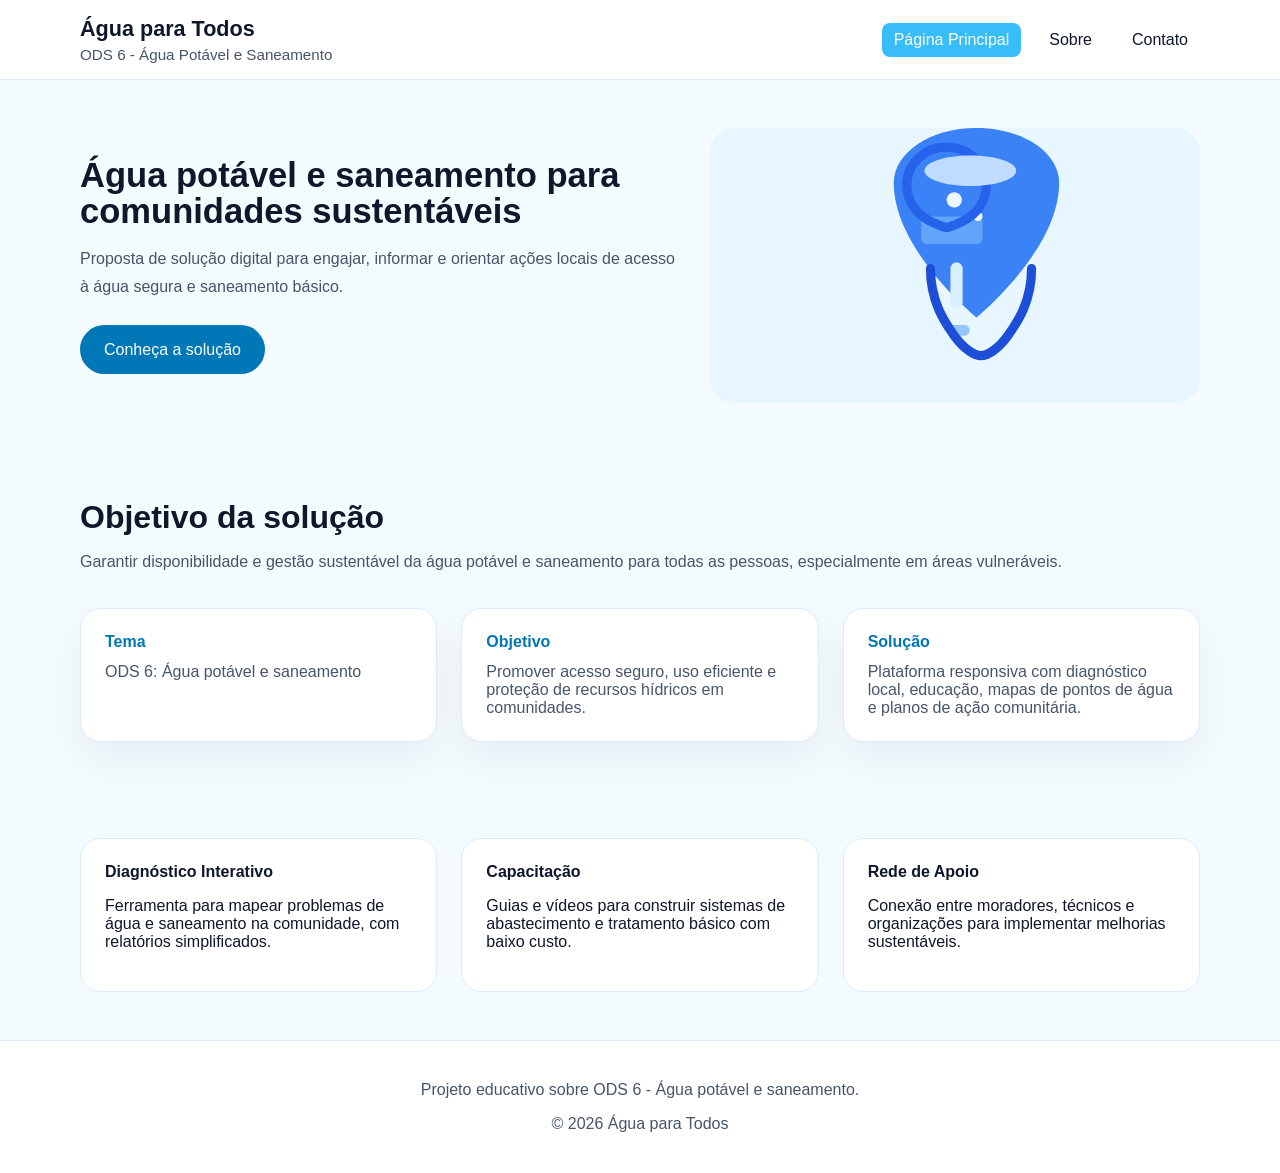
==== index.html @ 581f481c "primeiro commit" ====
<!DOCTYPE html>
<html lang="pt-BR">
<head>
  <meta charset="UTF-8">
  <meta name="viewport" content="width=device-width, initial-scale=1.0">
  <title>ODS 6 - Água Potável e Saneamento</title>
  <link rel="stylesheet" href="css/style.css">
</head>
<body>
  <header class="site-header">
    <div class="container header-content">
      <div class="brand">
        <h1>Água para Todos</h1>
        <p>ODS 6 - Água Potável e Saneamento</p>
      </div>
      <nav class="main-nav">
        <a href="index.html" class="active">Página Principal</a>
        <a href="sobre.html">Sobre</a>
        <a href="contato.html">Contato</a>
      </nav>
      <button class="menu-toggle" aria-label="Abrir menu">☰</button>
    </div>
  </header>

  <main>
    <section class="hero container">
      <div class="hero-text">
        <h2>Água potável e saneamento para comunidades sustentáveis</h2>
        <p>Proposta de solução digital para engajar, informar e orientar ações locais de acesso à água segura e saneamento básico.</p>
        <a href="#solucao" class="btn">Conheça a solução</a>
      </div>
      <div class="hero-image">
        <img src="assets/agua-illustracao.svg" alt="Ilustração de água potável">
      </div>
    </section>

    <section id="solucao" class="solution container">
      <div class="section-header">
        <h3>Objetivo da solução</h3>
        <p>Garantir disponibilidade e gestão sustentável da água potável e saneamento para todas as pessoas, especialmente em áreas vulneráveis.</p>
      </div>
      <div class="cards-grid">
        <article class="card">
          <h4>Tema</h4>
          <p>ODS 6: Água potável e saneamento</p>
        </article>
        <article class="card">
          <h4>Objetivo</h4>
          <p>Promover acesso seguro, uso eficiente e proteção de recursos hídricos em comunidades.</p>
        </article>
        <article class="card">
          <h4>Solução</h4>
          <p>Plataforma responsiva com diagnóstico local, educação, mapas de pontos de água e planos de ação comunitária.</p>
        </article>
      </div>
    </section>

    <section class="features container">
      <div class="feature">
        <h4>Diagnóstico Interativo</h4>
        <p>Ferramenta para mapear problemas de água e saneamento na comunidade, com relatórios simplificados.</p>
      </div>
      <div class="feature">
        <h4>Capacitação</h4>
        <p>Guias e vídeos para construir sistemas de abastecimento e tratamento básico com baixo custo.</p>
      </div>
      <div class="feature">
        <h4>Rede de Apoio</h4>
        <p>Conexão entre moradores, técnicos e organizações para implementar melhorias sustentáveis.</p>
      </div>
    </section>
  </main>

  <footer class="site-footer">
    <div class="container footer-content">
      <p>Projeto educativo sobre ODS 6 - Água potável e saneamento.</p>
      <p>&copy; 2026 Água para Todos</p>
    </div>
  </footer>

  <script src="scripts/main.js"></script>
</body>
</html>
---- css/style.css ----
/* Global styles */
:root {
  --bg: #f4fbff;
  --surface: #ffffff;
  --primary: #0077b6;
  --primary-dark: #005f8e;
  --text: #0f172a;
  --muted: #475569;
  --accent: #38bdf8;
  --success: #16a34a;
  --border: #dbeafe;
  font-family: "Segoe UI", Tahoma, Geneva, Verdana, sans-serif;
}

* {
  box-sizing: border-box;
}

html {
  scroll-behavior: smooth;
}

body {
  margin: 0;
  min-height: 100vh;
  background: var(--bg);
  color: var(--text);
}

img {
  max-width: 100%;
  display: block;
}

button,
input,
textarea {
  font: inherit;
}

.container {
  width: min(1120px, calc(100% - 2rem));
  margin: 0 auto;
}

.site-header {
  background: var(--surface);
  border-bottom: 1px solid var(--border);
  position: sticky;
  top: 0;
  z-index: 10;
}

.header-content {
  display: flex;
  align-items: center;
  justify-content: space-between;
  gap: 1rem;
  padding: 1rem 0;
}

.brand h1 {
  margin: 0;
  font-size: 1.35rem;
}

.brand p {
  margin: 0.25rem 0 0;
  color: var(--muted);
  font-size: 0.95rem;
}

.main-nav {
  display: flex;
  gap: 1rem;
}

.main-nav a {
  color: var(--text);
  text-decoration: none;
  padding: 0.5rem 0.75rem;
  border-radius: 0.5rem;
}

.main-nav a.active,
.main-nav a:hover {
  background: var(--accent);
  color: #fff;
}

.menu-toggle {
  display: none;
  border: none;
  background: transparent;
  font-size: 1.5rem;
  cursor: pointer;
}

.hero {
  padding: 3rem 0;
  display: grid;
  grid-template-columns: 1.1fr 0.9fr;
  align-items: center;
  gap: 2rem;
}

.hero-text {
  max-width: 620px;
}

.eyebrow {
  display: inline-block;
  margin-bottom: 1rem;
  color: var(--primary);
  font-weight: 700;
}

.hero h2 {
  margin: 0 0 1rem;
  font-size: clamp(2rem, 2.7vw, 3rem);
  line-height: 1.04;
}

.hero p {
  margin: 0 0 1.5rem;
  color: var(--muted);
  line-height: 1.75;
}

.btn {
  display: inline-flex;
  align-items: center;
  justify-content: center;
  padding: 0.95rem 1.5rem;
  border: none;
  border-radius: 999px;
  background: var(--primary);
  color: #fff;
  text-decoration: none;
  cursor: pointer;
  transition: background 0.2s ease;
}

.btn:hover {
  background: var(--primary-dark);
}

.solution,
.features,
.content {
  padding: 3rem 0;
}

.section-header h3,
.content h2 {
  margin: 0 0 0.75rem;
  font-size: 2rem;
}

.section-header p,
.content p {
  margin: 0;
  color: var(--muted);
  line-height: 1.75;
}

.cards-grid {
  margin-top: 2rem;
  display: grid;
  gap: 1.5rem;
  grid-template-columns: repeat(3, minmax(0, 1fr));
}

.card {
  background: var(--surface);
  border: 1px solid var(--border);
  border-radius: 1.25rem;
  padding: 1.5rem;
  box-shadow: 0 18px 40px rgba(15, 23, 42, 0.05);
}

.card h4 {
  margin: 0 0 0.75rem;
  color: var(--primary);
}

.card p {
  margin: 0;
  color: var(--muted);
}

.features {
  display: grid;
  gap: 1.5rem;
  grid-template-columns: repeat(3, minmax(0, 1fr));
}

.feature {
  background: var(--surface);
  border: 1px solid var(--border);
  border-radius: 1.25rem;
  padding: 1.5rem;
}

.feature h4 {
  margin: 0 0 0.75rem;
}

.site-footer {
  background: var(--surface);
  border-top: 1px solid var(--border);
}

.footer-content {
  padding: 1.5rem 0;
  text-align: center;
  color: var(--muted);
}

.contact-form {
  background: var(--surface);
  border: 1px solid var(--border);
  border-radius: 1.25rem;
  padding: 1.5rem;
  max-width: 600px;
  box-shadow: 0 18px 40px rgba(15, 23, 42, 0.05);
}

.contact-form label {
  display: block;
  margin-bottom: 0.5rem;
  color: var(--muted);
  font-weight: 600;
}

.contact-form input,
.contact-form textarea {
  width: 100%;
  padding: 0.95rem 1rem;
  border: 1px solid var(--border);
  border-radius: 0.9rem;
  margin-bottom: 1rem;
  background: #f8fbff;
}

.contact-form input:focus,
.contact-form textarea:focus {
  outline: 2px solid rgba(56, 189, 248, 0.35);
}

.form-response {
  margin-top: 0.75rem;
  color: var(--success);
}

.timeline {
  display: grid;
  gap: 1rem;
  margin-top: 2rem;
}

.timeline article {
  background: var(--surface);
  border: 1px solid var(--border);
  border-radius: 1.25rem;
  padding: 1.25rem;
}

.timeline h3 {
  margin: 0 0 0.5rem;
}

@media (max-width: 900px) {
  .hero {
    grid-template-columns: 1fr;
  }

  .cards-grid,
  .features {
    grid-template-columns: 1fr;
  }
}

@media (max-width: 700px) {
  .header-content {
    flex-wrap: wrap;
    align-items: stretch;
  }

  .main-nav {
    width: 100%;
    flex-direction: column;
    gap: 0;
    padding: 0.5rem 0;
    display: none;
    background: var(--surface);
    border-top: 1px solid var(--border);
  }

  .main-nav.open {
    display: flex;
  }

  .main-nav a {
    width: 100%;
    padding: 0.85rem 1rem;
  }

  .menu-toggle {
    display: inline-flex;
  }
}
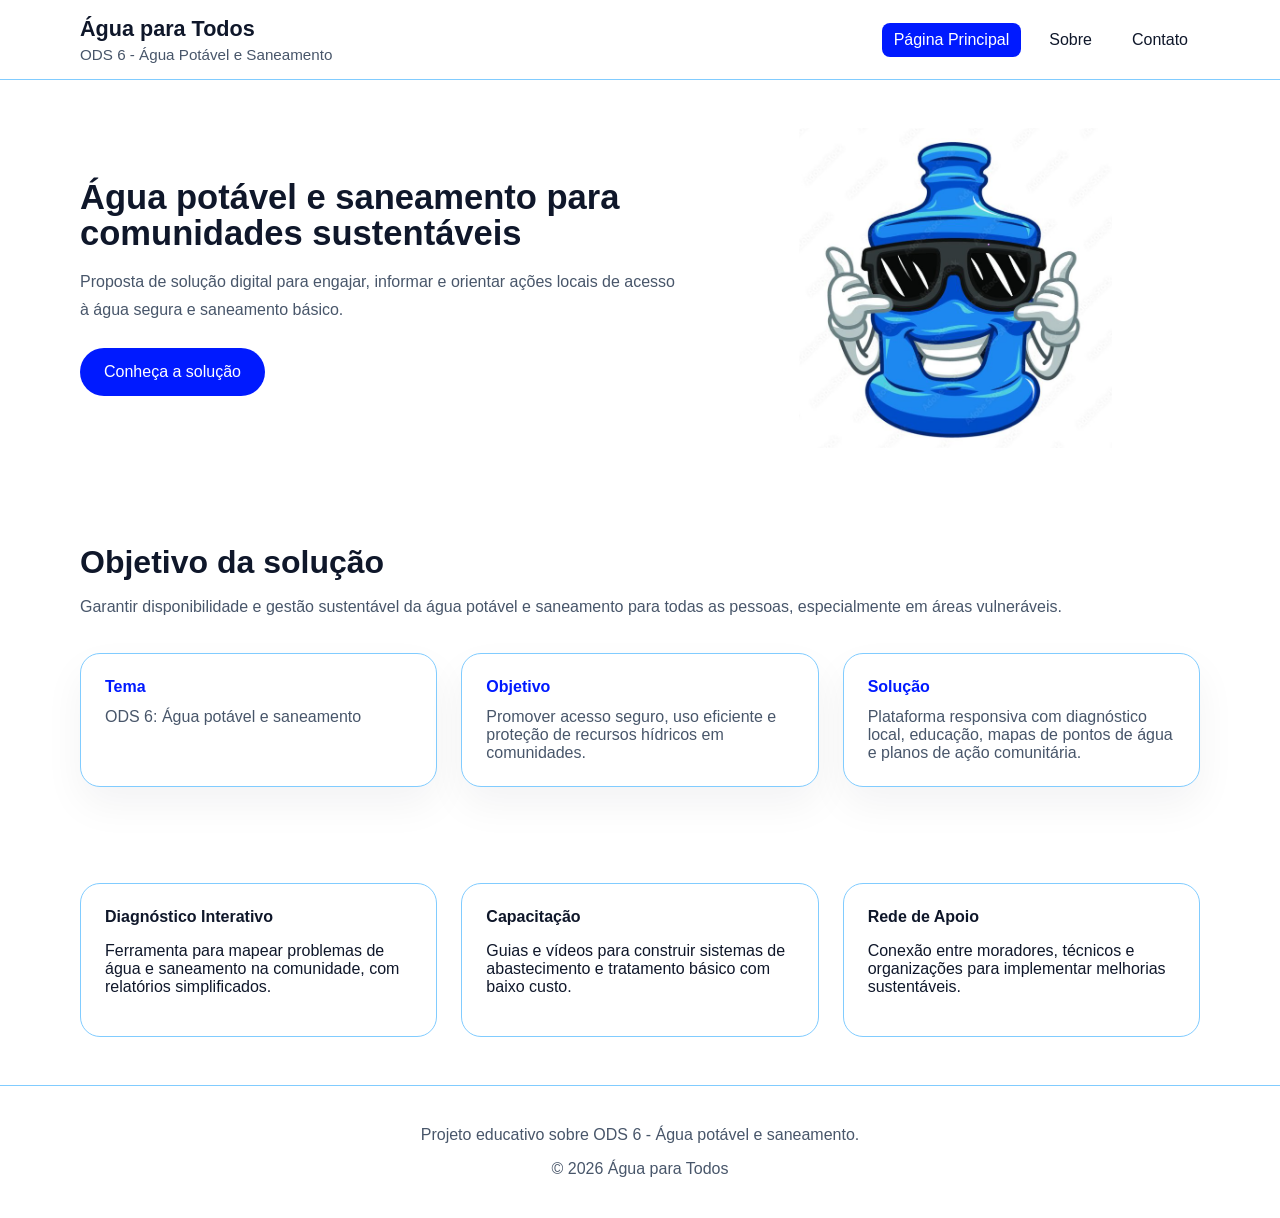
==== commit d29628b6: "primeiro commit" ====
--- a/index.html
+++ b/index.html
@@ -29,9 +29,7 @@
         <p>Proposta de solução digital para engajar, informar e orientar ações locais de acesso à água segura e saneamento básico.</p>
         <a href="#solucao" class="btn">Conheça a solução</a>
       </div>
-      <div class="hero-image">
-        <img src="assets/agua-illustracao.svg" alt="Ilustração de água potável">
-      </div>
+      <div class="hero-image"></div>
     </section>
 
     <section id="solucao" class="solution container">
--- a/css/style.css
+++ b/css/style.css
@@ -1,14 +1,14 @@
 /* Global styles */
 :root {
-  --bg: #f4fbff;
+  --bg: #ffffff;
   --surface: #ffffff;
-  --primary: #0077b6;
-  --primary-dark: #005f8e;
+  --primary: #001aff;
+  --primary-dark: #1900ff;
   --text: #0f172a;
-  --muted: #475569;
-  --accent: #38bdf8;
+  --muted: #48566a;
+  --accent: #001aff;
   --success: #16a34a;
-  --border: #dbeafe;
+  --border: #81ccff;
   font-family: "Segoe UI", Tahoma, Geneva, Verdana, sans-serif;
 }
 
@@ -217,6 +217,15 @@
   color: var(--muted);
 }
 
+.hero-image {
+  background-image: url("ilustracao agua potavel.png");
+  background-size: contain;
+  background-repeat: no-repeat;
+  background-position: center;
+  min-height: 320px;
+  width: 100%;
+}
+
 .contact-form {
   background: var(--surface);
   border: 1px solid var(--border);
@@ -259,17 +268,6 @@
   margin-top: 2rem;
 }
 
-.timeline article {
-  background: var(--surface);
-  border: 1px solid var(--border);
-  border-radius: 1.25rem;
-  padding: 1.25rem;
-}
-
-.timeline h3 {
-  margin: 0 0 0.5rem;
-}
-
 @media (max-width: 900px) {
   .hero {
     grid-template-columns: 1fr;
@@ -284,7 +282,7 @@
 @media (max-width: 700px) {
   .header-content {
     flex-wrap: wrap;
-    align-items: stretch;
+    align-items: flex-start;
   }
 
   .main-nav {
